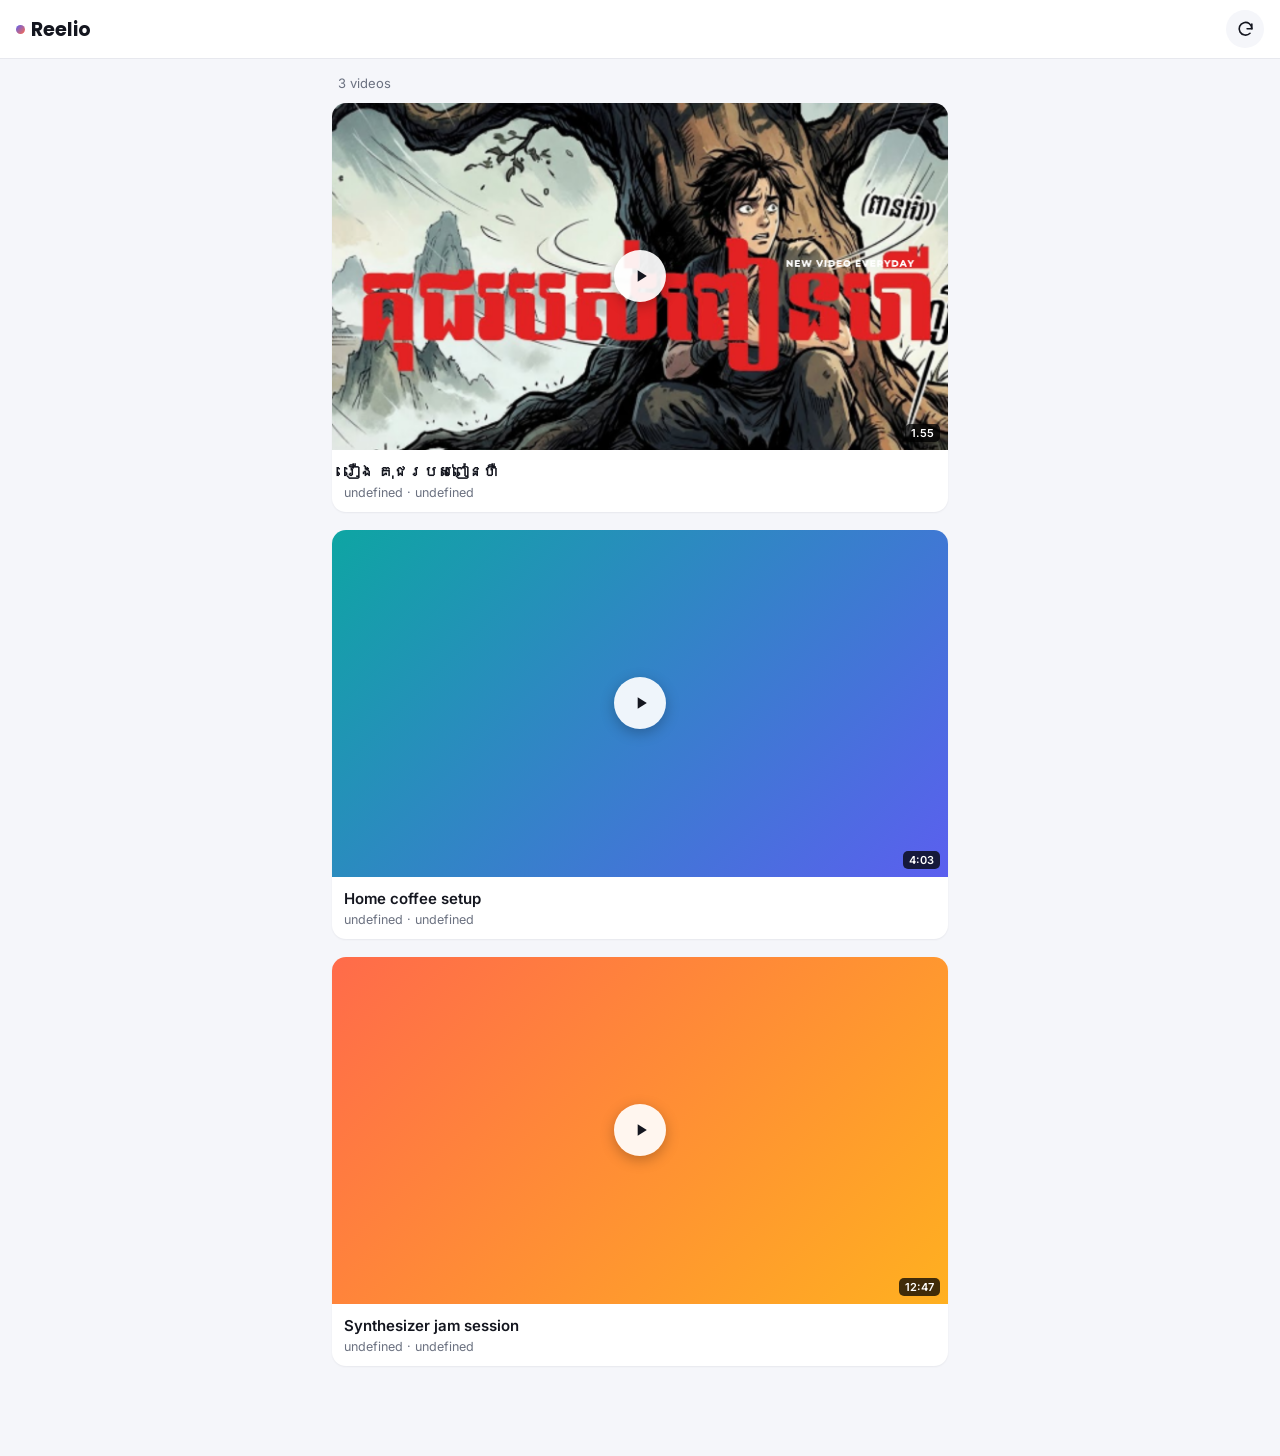
==== index.html @ 9ddc4487 "Add files via upload" ====
<!DOCTYPE html>
<html lang="en">
<head>
<meta charset="UTF-8">
<meta name="viewport" content="width=device-width, initial-scale=1, viewport-fit=cover">
<title>Reelio</title>
<link rel="preconnect" href="https://fonts.googleapis.com">
<link rel="stylesheet" href="style.css">
<link href="https://fonts.googleapis.com/css2?family=Poppins:wght@600;700&family=Inter:wght@400;500;600&display=swap" rel="stylesheet">
<style>

</style>
</head>
<body>

<header>
  <div class="brand"><span class="dot"></span>Reelio</div>
  <button class="icon-btn" id="refreshBtn" title="Refresh feed">
    <svg viewBox="0 0 24 24" fill="none" stroke="currentColor" stroke-width="2" stroke-linecap="round"><path d="M20 11a8 8 0 1 0-2.3 5.7"/><path d="M20 5v6h-6"/></svg>
  </button>
</header>

<main>
  <div id="status"></div>
  <section id="homeView"><div class="grid" id="grid"></div></section>

  <section id="watchView">
    <div class="backbar">
      <button class="icon-btn" id="backBtn"><svg viewBox="0 0 24 24" fill="none" stroke="currentColor" stroke-width="2" stroke-linecap="round" stroke-linejoin="round"><path d="M15 18l-6-6 6-6"/></svg></button>
      <span>Now playing</span>
    </div>
    <div class="player" id="playerBox">
      <canvas id="canvas"></canvas>
      <video id="realVideo" playsinline></video>
      <div class="overlay-btn" id="playToggle"><div class="circle" id="playCircle"></div></div>

      <div class="controls" id="controls">
        <div class="seek" id="seek">
          <div class="track"><div class="fill" id="seekFill"></div></div>
          <div class="knob" id="seekKnob"></div>
        </div>
        <div class="ctrl-row">
          <button id="ctrlPlay" title="Play/Pause">
            <svg id="ctrlPlayIcon" viewBox="0 0 24 24" fill="#fff"><path d="M8 5v14l11-7z"/></svg>
          </button>
          <div class="vol-wrap" id="volWrap">
            <button id="muteBtn" title="Mute">
              <svg id="volIcon" viewBox="0 0 24 24" fill="#fff"><path d="M3 10v4h4l5 5V5L7 10H3z"/><path d="M16 8a5 5 0 0 1 0 8" stroke="#fff" stroke-width="1.8" fill="none" stroke-linecap="round"/></svg>
            </button>
            <input type="range" id="volSlider" min="0" max="1" step="0.05" value="1">
          </div>
          <span class="time" id="timeLabel">0:00 / 0:00</span>
          <div class="spacer"></div>
          <button id="fullscreenBtn" title="Fullscreen">
            <svg viewBox="0 0 24 24" fill="none" stroke="#fff" stroke-width="2" stroke-linecap="round" stroke-linejoin="round"><path d="M8 3H5a2 2 0 0 0-2 2v3M16 3h3a2 2 0 0 1 2 2v3M21 16v3a2 2 0 0 1-2 2h-3M3 16v3a2 2 0 0 0 2 2h3"/></svg>
          </button>
        </div>
      </div>
    </div>
    <h1 class="watch-title" id="wTitle"></h1>
    <p class="watch-sub" id="wSub"></p>
    <p class="desc" id="wDesc"></p>
  </section>
</main>

<script src="script.js"></script>
</body>
</html>
---- style.css ----
:root{
  --bg:#f5f6fa; --surface:#ffffff; --text:#14161f; --sub:#6b7180;
  --accent:#5b5fef; --accent2:#ff6b4a; --line:#e7e8ee; --card-shadow:0 1px 2px rgba(20,22,31,.06);
  box-sizing:border-box; padding-top:env(safe-area-inset-top,0px); padding-bottom:env(safe-area-inset-bottom,0px);
}
@media (prefers-color-scheme: dark){
  :root:not([data-theme="light"]){ --bg:#101117; --surface:#181a22; --text:#f0f1f6; --sub:#9297a8; --line:#262835; --card-shadow:0 1px 2px rgba(0,0,0,.4); }
}
:root[data-theme="dark"]{ --bg:#101117; --surface:#181a22; --text:#f0f1f6; --sub:#9297a8; --line:#262835; --card-shadow:0 1px 2px rgba(0,0,0,.4); }
*{box-sizing:border-box;}
html,body{height:100%;}
html{scroll-padding-top:env(safe-area-inset-top,0px);}
body{margin:0;background:var(--bg);color:var(--text);font-family:'Inter',sans-serif;-webkit-font-smoothing:antialiased;}
h1,h2,h3,.brand{font-family:'Poppins',sans-serif;}

header{position:sticky;top:0;z-index:20;display:flex;align-items:center;gap:12px;padding:calc(10px + env(safe-area-inset-top,0px)) 16px 10px;background:var(--surface);border-bottom:1px solid var(--line);}
.brand{font-weight:700;font-size:19px;letter-spacing:-.02px;display:flex;align-items:center;gap:6px;flex:1;}
.brand .dot{width:9px;height:9px;border-radius:50%;background:linear-gradient(135deg,var(--accent),var(--accent2));}
.icon-btn{border:none;background:var(--bg);color:var(--text);width:38px;height:38px;border-radius:50%;display:flex;align-items:center;justify-content:center;cursor:pointer;flex-shrink:0;}
.icon-btn svg{width:19px;height:19px;}
.icon-btn:active{transform:scale(.92);}
#refreshBtn.spin svg{animation:spin .8s linear;}
@keyframes spin{to{transform:rotate(360deg);}}
main{max-width:640px;margin:0 auto;padding:14px 12px 90px;}
#status{font-size:13px;color:var(--sub);padding:2px 6px 12px;min-height:16px;}

.grid{display:flex;flex-direction:column;gap:18px;}
.card{background:var(--surface);border-radius:14px;overflow:hidden;box-shadow:var(--card-shadow);cursor:pointer;}
.thumb{position:relative;width:100%;aspect-ratio:16/9;display:flex;align-items:center;justify-content:center;}
.thumb .play{width:52px;height:52px;border-radius:50%;background:rgba(255,255,255,.92);display:flex;align-items:center;justify-content:center;box-shadow:0 4px 14px rgba(0,0,0,.25);}
.thumb .play svg{width:20px;height:20px;margin-left:2px;}
.dur{position:absolute;right:8px;bottom:8px;background:rgba(0,0,0,.75);color:#fff;font-size:11px;font-weight:600;padding:2px 6px;border-radius:5px;}
.meta{padding:12px;}
.info .title{font-size:15px;font-weight:600;line-height:1.3;margin:0 0 4px;}
.info .sub{font-size:12.5px;color:var(--sub);margin:0;}

/* watch page */
#watchView{display:none;}
.backbar{display:flex;align-items:center;gap:10px;padding:2px 0 14px;}
.backbar span{font-weight:600;font-size:15px;}
.player{position:relative;width:100%;aspect-ratio:16/9;border-radius:14px;overflow:hidden;background:#000;-webkit-user-select:none;user-select:none;}
canvas{width:100%;height:100%;display:block;}
video{width:100%;height:100%;display:block;object-fit:contain;background:#000;}
.overlay-btn{position:absolute;inset:0;display:flex;align-items:center;justify-content:center;}
.overlay-btn .circle{width:60px;height:60px;border-radius:50%;background:rgba(255,255,255,.9);display:flex;align-items:center;justify-content:center;transition:opacity .15s,transform .15s;}
.overlay-btn .circle svg{width:24px;height:24px;margin-left:3px;}

.controls{position:absolute;left:0;right:0;bottom:0;padding:18px 10px 8px;background:linear-gradient(to top,rgba(0,0,0,.75),rgba(0,0,0,0));opacity:1;transition:opacity .2s;}
.controls.hide{opacity:0;pointer-events:none;}
.seek{position:relative;height:14px;display:flex;align-items:center;cursor:pointer;margin-bottom:2px;touch-action:none;}
.seek .track{position:relative;width:100%;height:3px;border-radius:2px;background:rgba(255,255,255,.3);}
.seek .fill{position:absolute;left:0;top:0;height:100%;width:0%;background:#ff3b30;border-radius:2px;}
.seek .knob{position:absolute;top:50%;width:12px;height:12px;border-radius:50%;background:#ff3b30;transform:translate(-50%,-50%);left:0%;box-shadow:0 0 0 4px rgba(255,59,48,.25);}
.ctrl-row{display:flex;align-items:center;gap:10px;color:#fff;}
.ctrl-row button{background:none;border:none;color:#fff;padding:4px;display:flex;align-items:center;cursor:pointer;}
.ctrl-row button svg{width:20px;height:20px;}
.time{font-size:12px;color:#fff;font-variant-numeric:tabular-nums;white-space:nowrap;}
.spacer{flex:1;}
.vol-wrap{display:flex;align-items:center;gap:6px;}
.vol-wrap input{width:0;opacity:0;transition:width .2s,opacity .2s;accent-color:#fff;height:3px;}
.vol-wrap.open input{width:60px;opacity:1;}
.watch-title{font-size:17px;font-weight:700;margin:14px 0 2px;}
.watch-sub{font-size:12.5px;color:var(--sub);margin:0 0 14px;}
.desc{font-size:13.5px;color:var(--sub);line-height:1.5;padding-bottom:20px;}
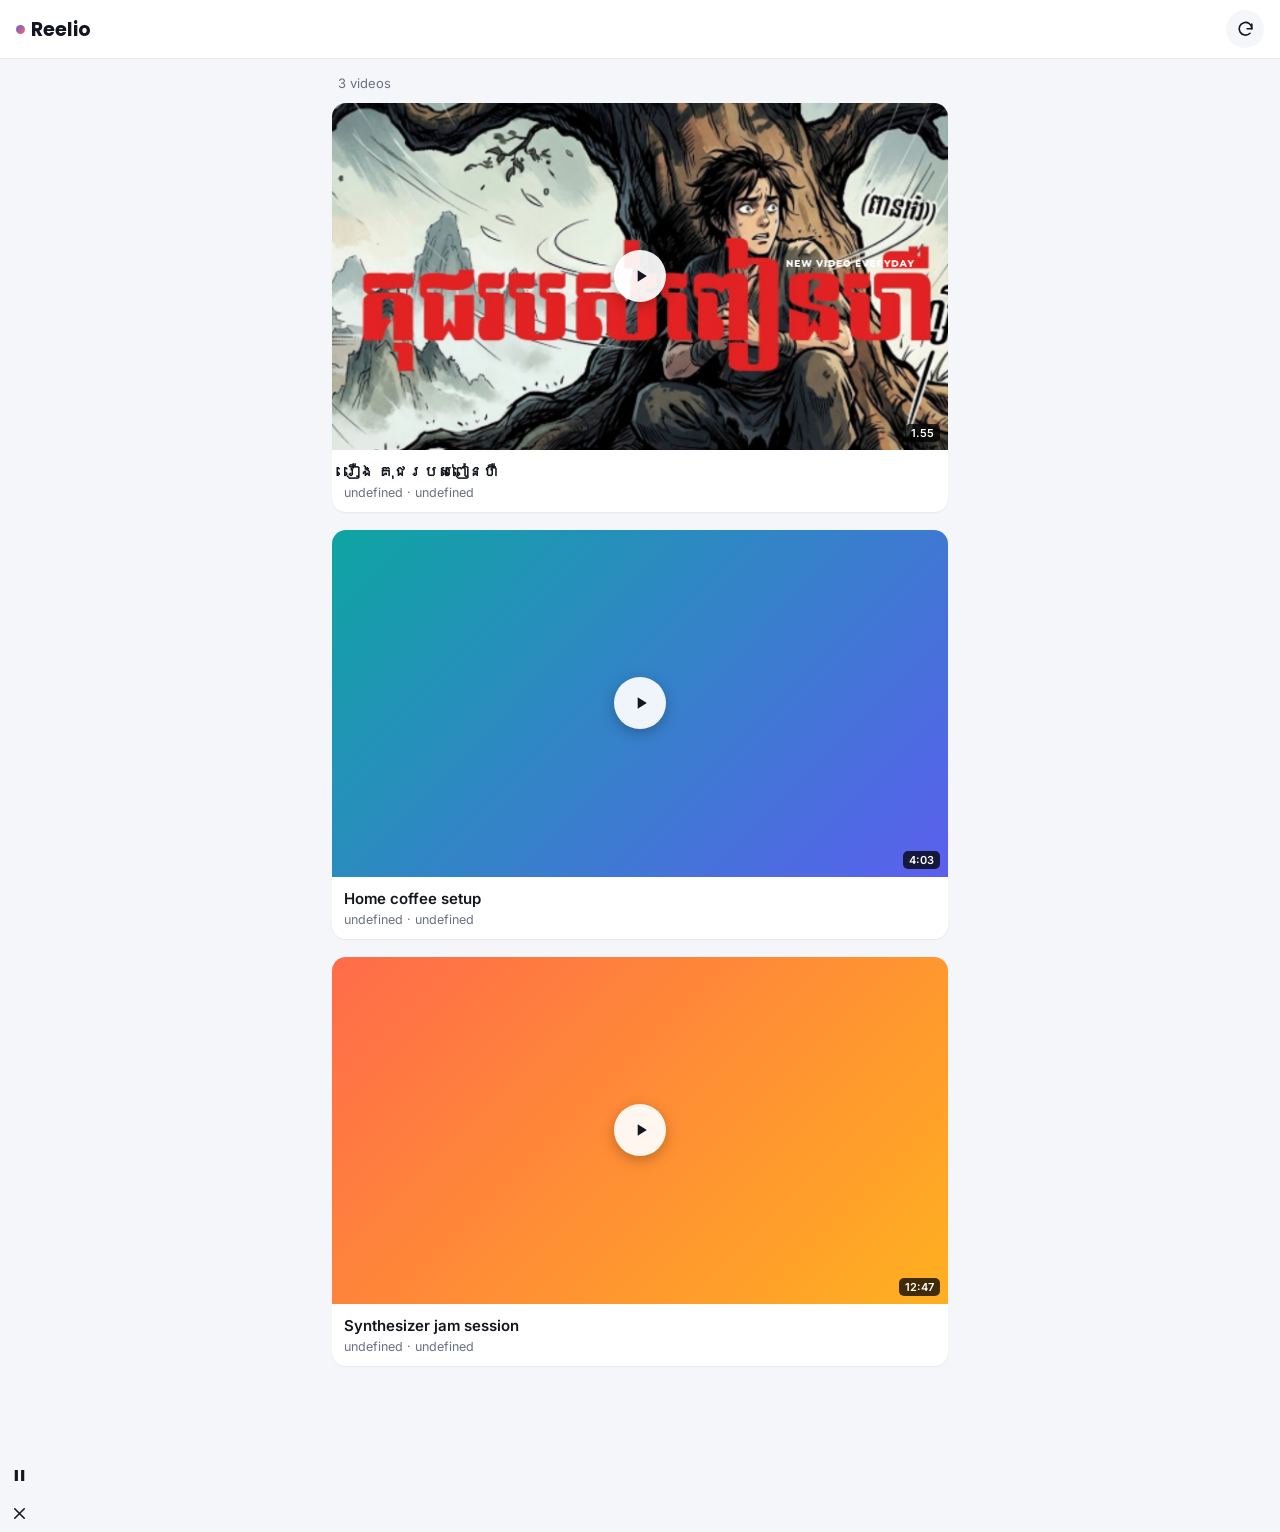
==== commit a59a0122: "Update index.html" ====
--- a/index.html
+++ b/index.html
@@ -63,6 +63,19 @@
   </section>
 </main>
 
+<div class="mini-bar hidden" id="miniBar">
+  <div class="mini-thumb" id="miniThumb"><i id="miniProgressFill"></i></div>
+  <div class="mini-info">
+    <div class="mini-title" id="miniTitle"></div>
+  </div>
+  <button class="icon-btn" id="miniPlayBtn" title="Play/Pause">
+    <svg id="miniPlayIcon" viewBox="0 0 24 24" fill="currentColor"><path d="M6 5h4v14H6zM14 5h4v14h-4z"/></svg>
+  </button>
+  <button class="icon-btn" id="miniCloseBtn" title="Close">
+    <svg viewBox="0 0 24 24" fill="none" stroke="currentColor" stroke-width="2" stroke-linecap="round"><path d="M6 6l12 12M18 6L6 18"/></svg>
+  </button>
+</div>
+
 <script src="script.js"></script>
 </body>
 </html>
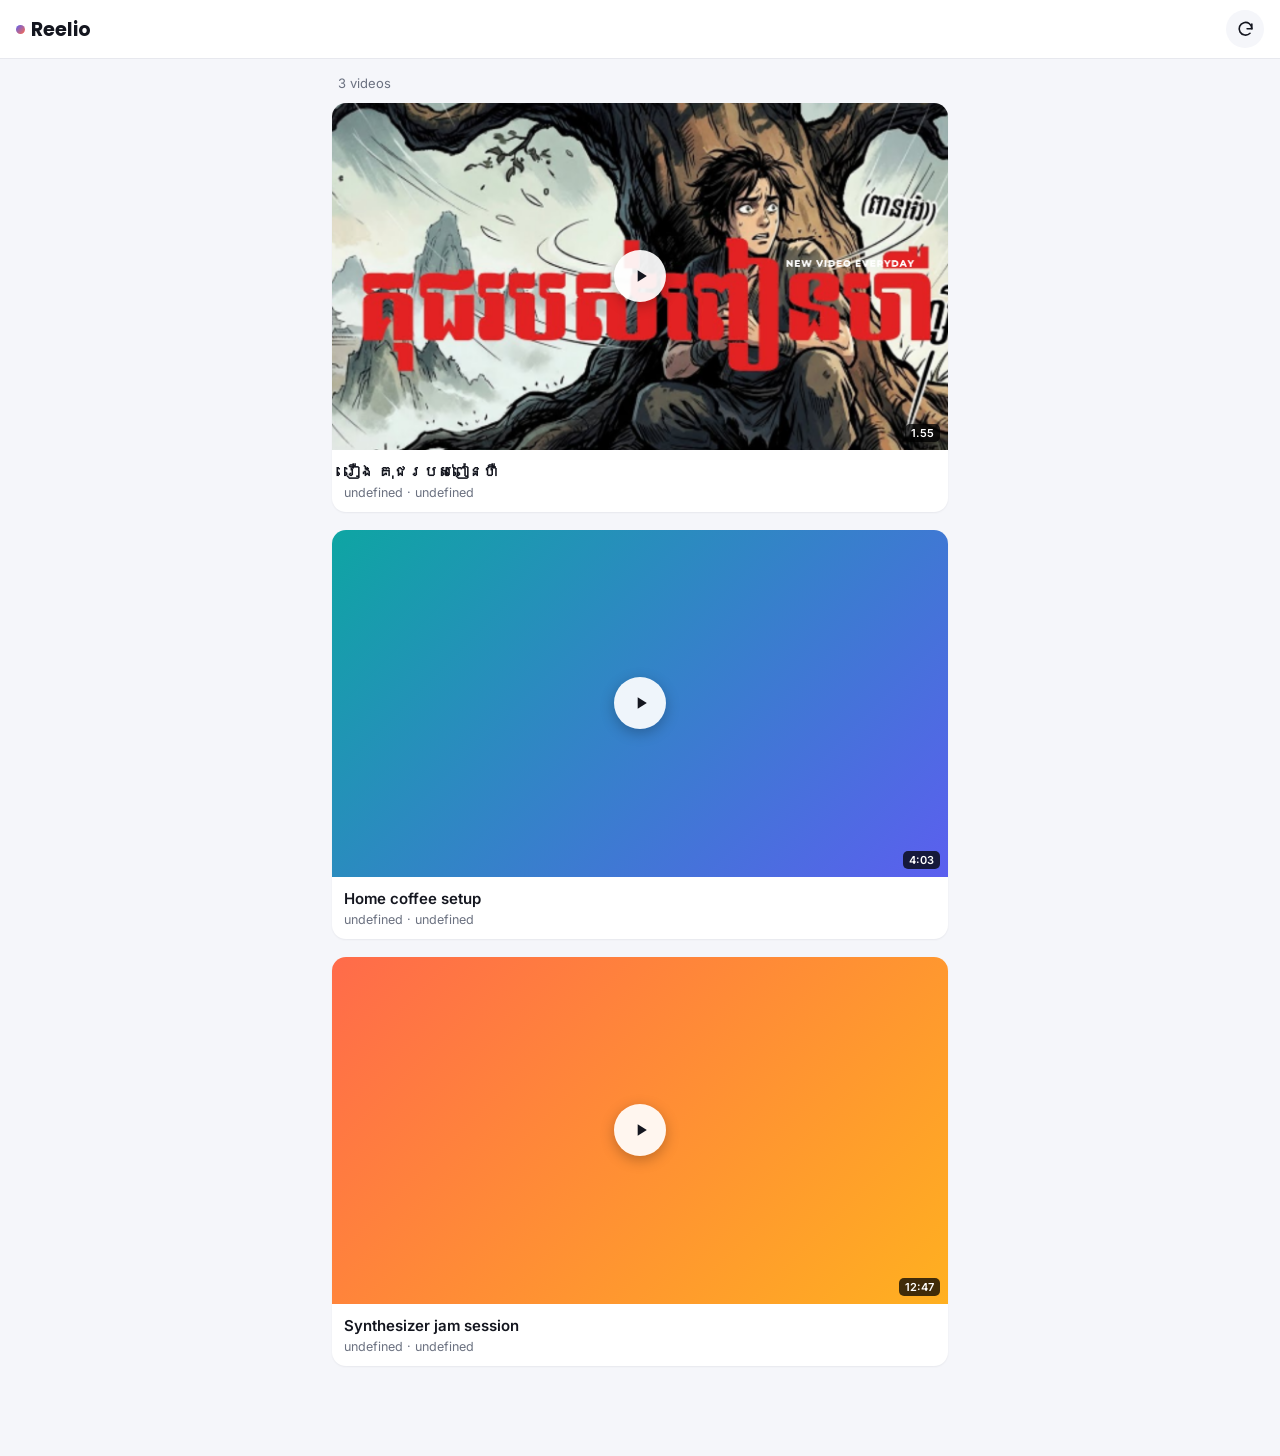
==== commit 4fef34e6: "Update index.html" ====
--- a/index.html
+++ b/index.html
@@ -77,5 +77,6 @@
 </div>
 
 <script src="script.js"></script>
+<script type="module" src="firebase-init.js"></script>
 </body>
 </html>
--- a/style.css
+++ b/style.css
@@ -62,3 +62,15 @@
 .watch-title{font-size:17px;font-weight:700;margin:14px 0 2px;}
 .watch-sub{font-size:12.5px;color:var(--sub);margin:0 0 14px;}
 .desc{font-size:13.5px;color:var(--sub);line-height:1.5;padding-bottom:20px;}
+
+/* mini-player, like Spotify's persistent bottom bar */
+.mini-bar{position:fixed;left:8px;right:8px;bottom:calc(10px + env(safe-area-inset-bottom,0px));z-index:25;
+  display:flex;align-items:center;gap:10px;background:var(--surface);border-radius:12px;
+  box-shadow:0 8px 24px rgba(0,0,0,.18);padding:6px 8px;cursor:pointer;
+  transition:transform .2s,opacity .2s;}
+.mini-bar.hidden{transform:translateY(120%);opacity:0;pointer-events:none;}
+.mini-thumb{position:relative;width:44px;height:44px;border-radius:8px;overflow:hidden;flex-shrink:0;background-size:cover;background-position:center;}
+.mini-thumb i{position:absolute;left:0;bottom:0;height:3px;width:0%;background:#ff3b30;}
+.mini-info{flex:1;min-width:0;}
+.mini-title{font-size:13.5px;font-weight:600;white-space:nowrap;overflow:hidden;text-overflow:ellipsis;}
+#miniPlayBtn,#miniCloseBtn{background:transparent;width:34px;height:34px;}
